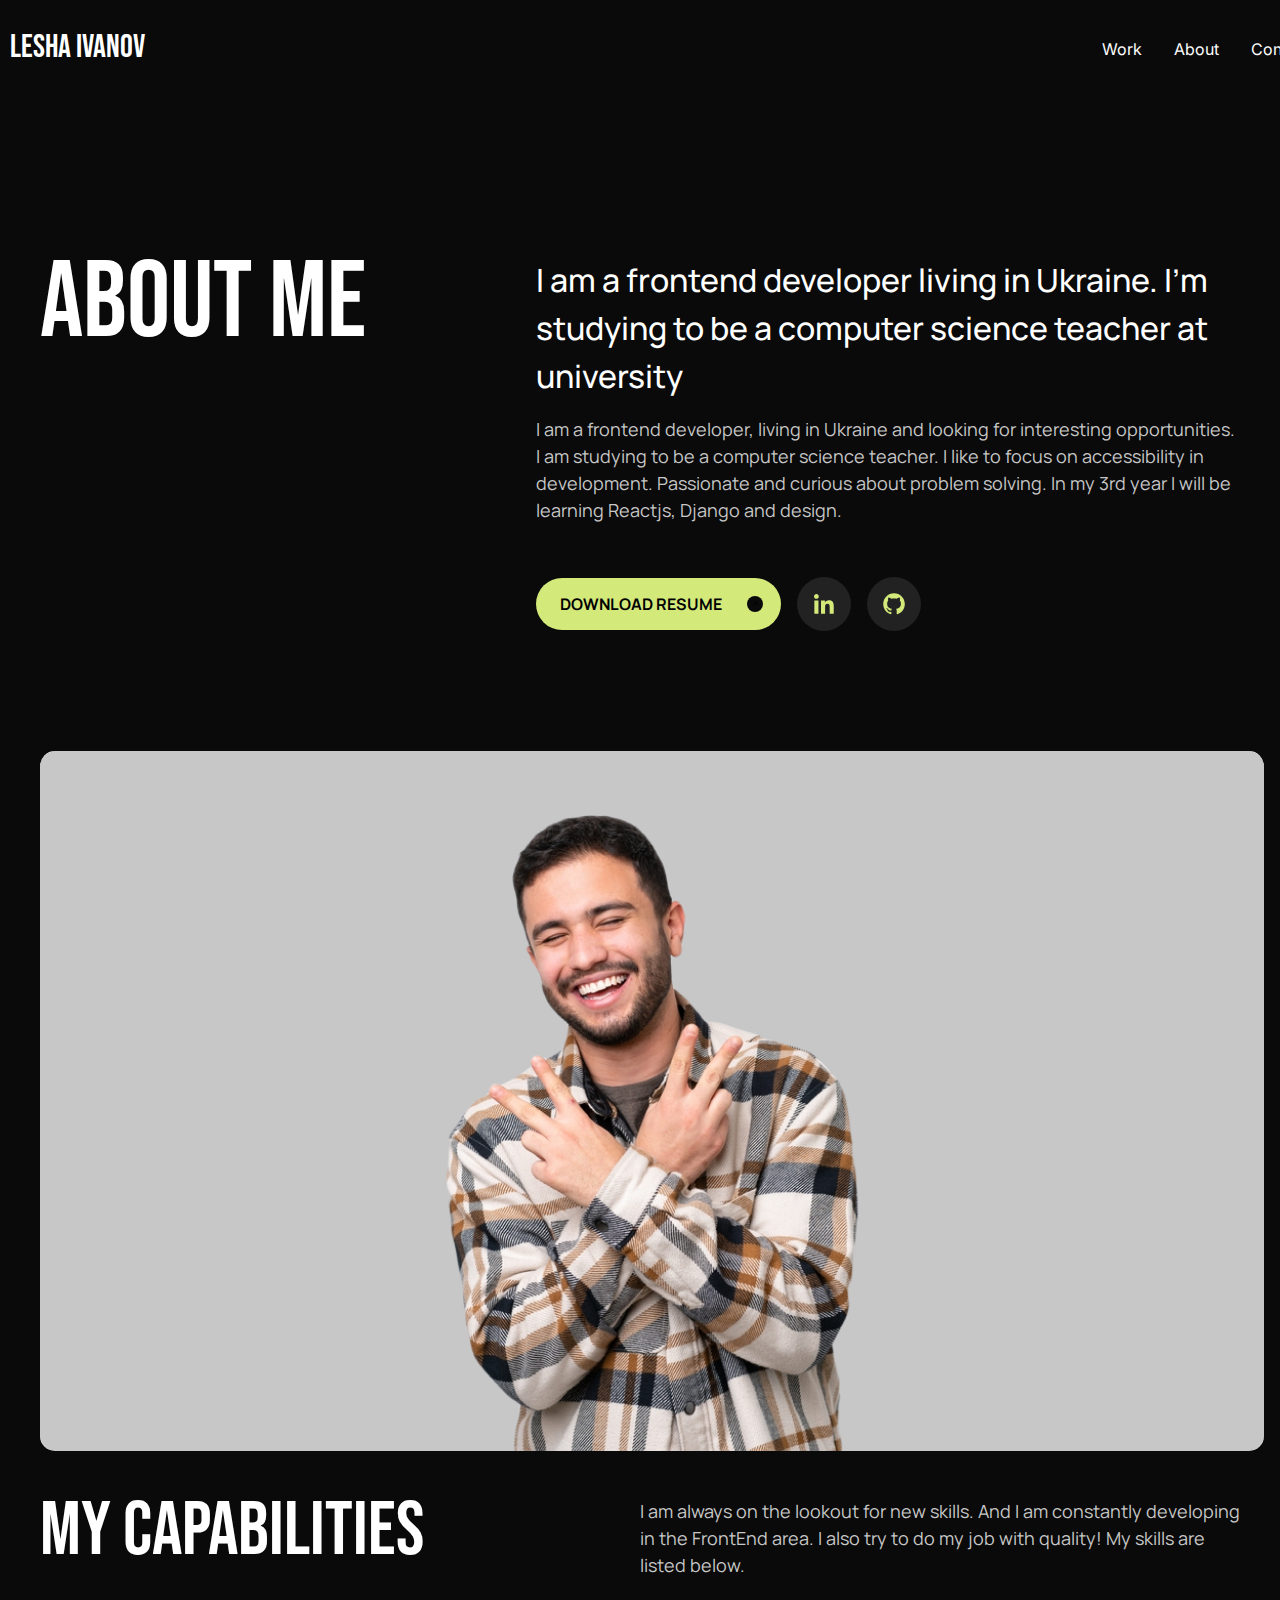
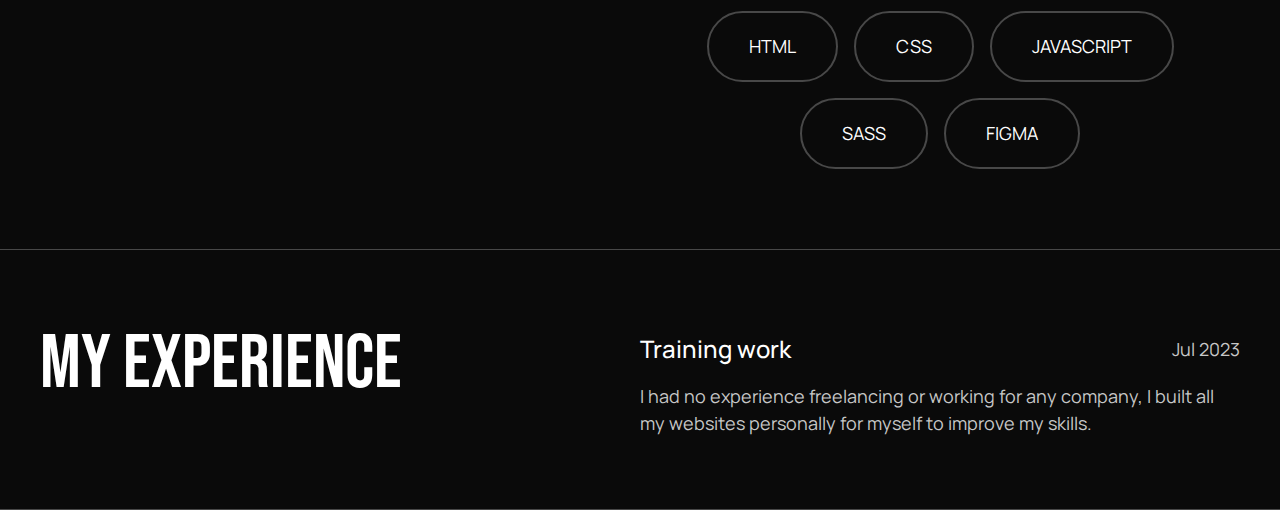
==== html/about.html @ fb3b4fbc "ff" ====
<!DOCTYPE html>
<html lang="en">
	<head>
		<meta charset="UTF-8" />
		<meta name="viewport" content="width=device-width, initial-scale=1.0" />
		<title>Lesha Ivanov</title>

		<link rel="stylesheet" href="../scss/style.css" />

		<script src="js/main.js" defer></script>
	</head>

	<body>
		<div class="wrapper">
			<header class="header">
				<div class="container container__header">
					<nav class="nav">
						<a href="../index.html" class="nav__logo">Lesha Ivanov</a>
						<button class="nav__menu-btn">
							<span class="nav__menu-span"></span>
							<span class="nav__menu-span"></span>
						</button>
						<div class="nav__menu-content">
							<ul class="nav__list">
								<li class="nav__list-item">
									<a href="#work" class="nav__list-link">Work</a>
								</li>
								<li class="nav__list-item">
									<a href="#about" class="nav__list-link">About</a>
								</li>
								<li class="nav__list-item">
									<a href="#" class="nav__list-link">Contact</a>
								</li>
							</ul>
						</div>
					</nav>
				</div>
			</header>

			<main class="main">
				<section class="aboutMe">
					<div class="container">
						<div class="aboutMe__inner">
							<h1 class="aboutMe__title">About me</h1>
							<div class="aboutMe__content">
								<h2 class="aboutMe__content-title">
									I am a frontend developer living in Ukraine. I'm studying to
									be a computer science teacher at university
								</h2>
								<p class="aboutMe__content-text">
									I am a frontend developer, living in Ukraine and looking for
									interesting opportunities. I am studying to be a computer
									science teacher. I like to focus on accessibility in
									development. Passionate and curious about problem solving. In
									my 3rd year I will be learning Reactjs, Django and design.
								</p>
								<div class="top__content-group-links aboutMe__content-links">
									<a
										href="#"
										class="top__content-group-link aboutMe__content-link"
										>Download Resume
										<svg
											width="40"
											height="40"
											viewBox="0 0 40 40"
											fill="none"
											xmlns="http://www.w3.org/2000/svg"
											class="top__content-group-link-arrow"
										>
											<circle cx="20" cy="20" r="20" fill="#0A0A0A" />
											<g clip-path="url(#clip0_2213_38)">
												<path
													class="fills"
													d="M14.9914 26.0146L23.5863 17.4197L23.5863 23.6576L25.2527 23.6576L25.2527 14.5748L16.1699 14.5748L16.1699 16.2412L22.4077 16.2412L13.8129 24.8361L14.9914 26.0146Z"
													fill="white"
												/>
											</g>
											<defs>
												<clipPath id="clip0_2213_38">
													<rect
														width="20"
														height="20"
														fill="white"
														transform="translate(10 10)"
													/>
												</clipPath>
											</defs>
										</svg>
									</a>

									<a
										href="https://www.linkedin.com/in/lesha-ivanov-021a932b4/"
										class="top__content-group-svg"
									>
										<svg
											width="54"
											height="54"
											viewBox="0 0 54 54"
											fill="none"
											xmlns="http://www.w3.org/2000/svg"
										>
											<rect width="54" height="54" rx="27" fill="#222222" />
											<path
												d="M19.3983 21.7968C20.7073 21.7968 21.7686 20.7356 21.7686 19.4265C21.7686 18.1174 20.7073 17.0562 19.3983 17.0562C18.0892 17.0562 17.0279 18.1174 17.0279 19.4265C17.0279 20.7356 18.0892 21.7968 19.3983 21.7968Z"
												fill="#D3E97A"
											/>
											<path
												d="M24.0068 23.5928V36.7434H28.0898V30.2402C28.0898 28.5242 28.4127 26.8623 30.5403 26.8623C32.6388 26.8623 32.6648 28.8242 32.6648 30.3485V36.7445H36.75V29.5327C36.75 25.9902 35.9873 23.2678 31.8468 23.2678C29.8589 23.2678 28.5264 24.3587 27.9815 25.3912H27.9263V23.5928H24.0068ZM17.3529 23.5928H21.4425V36.7434H17.3529V23.5928Z"
												fill="#D3E97A"
											/>
										</svg>
									</a>
									<a
										href="https://github.com/Nimarchik"
										class="top__content-group-svg"
									>
										<svg
											width="54"
											height="54"
											viewBox="0 0 54 54"
											fill="none"
											xmlns="http://www.w3.org/2000/svg"
										>
											<rect width="54" height="54" rx="27" fill="#222222" />
											<path
												fill-rule="evenodd"
												clip-rule="evenodd"
												d="M27.0282 16.1667C21.0601 16.1667 16.223 21.0038 16.223 26.9719C16.223 31.7451 19.3181 35.7957 23.6124 37.2257C24.153 37.3232 24.348 36.9906 24.348 36.7046C24.348 36.4478 24.3393 35.7675 24.3361 34.8673C21.3298 35.5194 20.695 33.4178 20.695 33.4178C20.2053 32.1698 19.4957 31.8372 19.4957 31.8372C18.5153 31.1666 19.5705 31.1818 19.5705 31.1818C20.656 31.2576 21.2248 32.2954 21.2248 32.2954C22.1889 33.9464 23.7554 33.4698 24.3686 33.1935C24.4672 32.4948 24.7488 32.0181 25.0565 31.7483C22.658 31.4764 20.136 30.5491 20.136 26.4075C20.136 25.2299 20.5574 24.2636 21.2453 23.5096C21.1359 23.2355 20.7622 22.1359 21.3526 20.6496C21.3526 20.6496 22.2593 20.3582 24.3231 21.7557C25.2045 21.5159 26.1137 21.3935 27.0271 21.3917C27.9405 21.3931 28.8498 21.5155 29.7311 21.7557C31.7959 20.3571 32.7016 20.6496 32.7016 20.6496C33.292 22.1359 32.9215 23.2355 32.8088 23.5096C33.5022 24.2636 33.9182 25.2288 33.9182 26.4075C33.9182 30.5599 31.394 31.4721 28.9868 31.7397C29.3714 32.0733 29.7181 32.732 29.7181 33.7395C29.7181 35.1847 29.7051 36.3503 29.7051 36.7046C29.7051 36.9938 29.8979 37.3297 30.4493 37.2235C34.7415 35.7913 37.8333 31.744 37.8333 26.9719C37.8333 21.0038 32.9963 16.1667 27.0282 16.1667Z"
												fill="#D3E97A"
											/>
										</svg>
									</a>
								</div>
							</div>
						</div>
						<img src="../img/photo.jpg" alt="" class="photo__img" />

						<div class="aboutMe__capabilities">
							<h3 class="aboutMe__title aboutMe__capabilities-title">
								My Capabilities
							</h3>
							<div class="aboutMe__capabilities-content">
								<p class="aboutMe__capabilities-text">
									I am always on the lookout for new skills. And I am constantly
									developing in the FrontEnd area. I also try to do my job with
									quality! My skills are listed below.
								</p>
								<ul class="aboutMe__capabilities-list">
									<li class="aboutMe__capabilities-item">HTML</li>
									<li class="aboutMe__capabilities-item">CSS</li>
									<li class="aboutMe__capabilities-item">JAVASCRIPT</li>
									<li class="aboutMe__capabilities-item">SASS</li>
									<li class="aboutMe__capabilities-item">FIGMA</li>
								</ul>
							</div>
						</div>
					</div>
				</section>
				<section class="expirience">
					<div class="container">
						<div class="expirience__inner">
							<h1 class="aboutMe__title aboutMe__capabilities-title">
								My Experience
							</h1>
							<div class="expirience__content">
								<div class="expirience__content-cards">
									<div class="expirience__content-date">
										<h2 class="expirience__content-title">Training work</h2>
										<p class="expirience__content-text">Jul 2023</p>
									</div>
									<p class="expirience__content-des">
										I had no experience freelancing or working for any company,
										I built all my websites personally for myself to improve my
										skills.
									</p>
								</div>
							</div>
						</div>
					</div>
				</section>
			</main>

			<footer class="footer"></footer>
		</div>
	</body>
</html>
---- scss/style.css ----
@import url("https://fonts.googleapis.com/css2?family=Bebas+Neue&family=Inter:wght@100..900&family=Manrope:wght@200..800&family=Roboto:wght@100;300;400;500;700;900&display=swap");
/*! normalize.css v8.0.1 | MIT License | github.com/necolas/normalize.css */
/* Document
   ========================================================================== */
/**
 * 1. Correct the line height in all browsers.
 * 2. Prevent adjustments of font size after orientation changes in iOS.
 */
* {
  margin: 0;
  padding: 0;
}

html {
  line-height: 1.15; /* 1 */
  -webkit-text-size-adjust: 100%; /* 2 */
}

/* Sections
   ========================================================================== */
/**
 * Remove the margin in all browsers.
 */
body {
  margin: 0;
  padding: 0;
}

/**
 * Render the `main` element consistently in IE.
 */
main {
  display: block;
}

/**
 * Correct the font size and margin on `h1` elements within `section` and
 * `article` contexts in Chrome, Firefox, and Safari.
 */
h1 {
  margin: 0;
  padding: 0;
}

/* Grouping content
   ========================================================================== */
/**
 * 1. Add the correct box sizing in Firefox.
 * 2. Show the overflow in Edge and IE.
 */
hr {
  box-sizing: content-box; /* 1 */
  height: 0; /* 1 */
  overflow: visible; /* 2 */
}

/**
 * 1. Correct the inheritance and scaling of font size in all browsers.
 * 2. Correct the odd `em` font sizing in all browsers.
 */
pre {
  font-family: monospace, monospace; /* 1 */
  font-size: 1em; /* 2 */
}

/* Text-level semantics
   ========================================================================== */
/**
 * Remove the gray background on active links in IE 10.
 */
a {
  text-decoration: none;
  background-color: transparent;
  color: inherit;
}

ul, ol {
  list-style: none;
}

/**
 * 1. Remove the bottom border in Chrome 57-
 * 2. Add the correct text decoration in Chrome, Edge, IE, Opera, and Safari.
 */
abbr[title] {
  border-bottom: none; /* 1 */
  text-decoration: underline; /* 2 */
  -webkit-text-decoration: underline dotted;
          text-decoration: underline dotted; /* 2 */
}

/**
 * Add the correct font weight in Chrome, Edge, and Safari.
 */
b,
strong {
  font-weight: bolder;
}

/**
 * 1. Correct the inheritance and scaling of font size in all browsers.
 * 2. Correct the odd `em` font sizing in all browsers.
 */
code,
kbd,
samp {
  font-family: monospace, monospace; /* 1 */
  font-size: 1em; /* 2 */
}

/**
 * Add the correct font size in all browsers.
 */
small {
  font-size: 80%;
}

/**
 * Prevent `sub` and `sup` elements from affecting the line height in
 * all browsers.
 */
sub,
sup {
  font-size: 75%;
  line-height: 0;
  position: relative;
  vertical-align: baseline;
}

sub {
  bottom: -0.25em;
}

sup {
  top: -0.5em;
}

/* Embedded content
   ========================================================================== */
/**
 * Remove the border on images inside links in IE 10.
 */
img {
  border-style: none;
}

/* Forms
   ========================================================================== */
/**
 * 1. Change the font styles in all browsers.
 * 2. Remove the margin in Firefox and Safari.
 */
button,
input,
optgroup,
select,
textarea {
  font-family: inherit; /* 1 */
  font-size: 100%; /* 1 */
  line-height: 1.15; /* 1 */
  margin: 0; /* 2 */
}

/**
 * Show the overflow in IE.
 * 1. Show the overflow in Edge.
 */
button,
input { /* 1 */
  overflow: visible;
}

/**
 * Remove the inheritance of text transform in Edge, Firefox, and IE.
 * 1. Remove the inheritance of text transform in Firefox.
 */
button,
select { /* 1 */
  text-transform: none;
}

/**
 * Correct the inability to style clickable types in iOS and Safari.
 */
button,
[type=button],
[type=reset],
[type=submit] {
  -webkit-appearance: button;
}

/**
 * Remove the inner border and padding in Firefox.
 */
button::-moz-focus-inner,
[type=button]::-moz-focus-inner,
[type=reset]::-moz-focus-inner,
[type=submit]::-moz-focus-inner {
  border-style: none;
  padding: 0;
}

/**
 * Restore the focus styles unset by the previous rule.
 */
button:-moz-focusring,
[type=button]:-moz-focusring,
[type=reset]:-moz-focusring,
[type=submit]:-moz-focusring {
  outline: 1px dotted ButtonText;
}

/**
 * Correct the padding in Firefox.
 */
fieldset {
  padding: 0.35em 0.75em 0.625em;
}

/**
 * 1. Correct the text wrapping in Edge and IE.
 * 2. Correct the color inheritance from `fieldset` elements in IE.
 * 3. Remove the padding so developers are not caught out when they zero out
 *    `fieldset` elements in all browsers.
 */
legend {
  box-sizing: border-box; /* 1 */
  color: inherit; /* 2 */
  display: table; /* 1 */
  max-width: 100%; /* 1 */
  padding: 0; /* 3 */
  white-space: normal; /* 1 */
}

/**
 * Add the correct vertical alignment in Chrome, Firefox, and Opera.
 */
progress {
  vertical-align: baseline;
}

/**
 * Remove the default vertical scrollbar in IE 10+.
 */
textarea {
  overflow: auto;
}

/**
 * 1. Add the correct box sizing in IE 10.
 * 2. Remove the padding in IE 10.
 */
[type=checkbox],
[type=radio] {
  box-sizing: border-box; /* 1 */
  padding: 0; /* 2 */
}

/**
 * Correct the cursor style of increment and decrement buttons in Chrome.
 */
[type=number]::-webkit-inner-spin-button,
[type=number]::-webkit-outer-spin-button {
  height: auto;
}

/**
 * 1. Correct the odd appearance in Chrome and Safari.
 * 2. Correct the outline style in Safari.
 */
[type=search] {
  -webkit-appearance: textfield; /* 1 */
  outline-offset: -2px; /* 2 */
}

/**
 * Remove the inner padding in Chrome and Safari on macOS.
 */
[type=search]::-webkit-search-decoration {
  -webkit-appearance: none;
}

/**
 * 1. Correct the inability to style clickable types in iOS and Safari.
 * 2. Change font properties to `inherit` in Safari.
 */
::-webkit-file-upload-button {
  -webkit-appearance: button; /* 1 */
  font: inherit; /* 2 */
}

/* Interactive
   ========================================================================== */
/*
 * Add the correct display in Edge, IE 10+, and Firefox.
 */
details {
  display: block;
}

/*
 * Add the correct display in all browsers.
 */
summary {
  display: list-item;
}

/* Misc
   ========================================================================== */
/**
 * Add the correct display in IE 10+.
 */
template {
  display: none;
}

[hidden] {
  display: none;
}

html,
body {
  width: 100%;
  height: 100%;
  font-family: "Manrope", sans-serif;
  font-weight: 400;
  font-size: 18px;
  line-height: 1.5;
  background-color: #0A0A0A;
  color: #fff;
  scroll-behavior: smooth;
}

.wrapper {
  position: relative;
  display: flex;
  flex-direction: column;
  height: 100%;
}

.container {
  width: 1200px;
  padding: 0 12px;
  margin: 0 auto;
}

.container__header {
  width: 1300px;
  padding: 0 10px;
  margin: 0 auto;
}

.main {
  flex-grow: 1;
}

.footer {
  height: 50px;
  background-color: #000;
}

.header {
  padding: 24px 0;
}

.nav {
  display: flex;
  justify-content: space-between;
  align-items: center;
}

.nav__logo {
  font-family: "Bebas Neue", sans-serif;
  font-size: 32px;
}

.nav__list {
  display: flex;
  gap: 32px;
}

.nav__list-link {
  position: relative;
  font-family: "Inter", sans-serif;
  font-size: 16px;
}
.nav__list-link::before {
  content: "";
  position: absolute;
  right: 0;
  bottom: -3px;
  width: 0;
  height: 3px;
  background: #D3E97A;
  filter: drop-shadow(0 5px 5px #D3E97A);
  border-radius: 2px;
  transition: all 0.4s;
}
.nav__list-link:hover::before {
  width: 100%;
  left: 0;
  transition: all 0.4s;
}

.top {
  padding: 30px 0 80px;
  border-bottom: 1px solid #484848;
}

.top__content {
  display: flex;
  justify-content: space-between;
  align-items: center;
}

.top__content-group {
  width: 544px;
}

.top__content-group-title {
  font-family: "Bebas Neue", sans-serif;
  font-weight: 400;
  font-size: clamp(3.5625rem, 1.6633rem + 6.0773vw, 6.3125rem);
  line-height: 0.9;
  white-space: pre-line;
  margin-bottom: 8px;
}

.top__content-group-descript {
  font-family: "Manrope", sans-serif;
  font-weight: 400;
  font-size: clamp(1rem, 0.9132rem + 0.2778vw, 1rem);
  color: #C7C7C7;
  margin-bottom: 40px;
}

.top__content-group-links {
  display: flex;
  align-items: center;
  gap: 16px;
}

.top__content-group-link {
  display: flex;
  justify-content: space-between;
  align-items: center;
  width: 159px;
  padding: 6px 6px 6px 24px;
  background: #D3E97A;
  border-radius: 100px;
  color: #000;
  text-transform: uppercase;
  font-size: 16px;
  font-weight: 700;
  line-height: 90%;
  transition: all 0.4s;
}
.top__content-group-link:hover .top__content-group-link-arrow {
  transform: scale(1);
  transition: all 0.4s;
}
.top__content-group-link:hover .fills {
  fill: #fff;
  transition: all 0.4s;
}

.top__content-group-svg {
  display: flex;
  align-items: center;
  transition: all 0.3s;
}
.top__content-group-svg:hover {
  filter: drop-shadow(0 0 9px #D3E97A);
  transition: all 0.3s;
}

.top__content-group-link-arrow {
  transform: scale(0.4);
  transition: all 0.4s;
}

.fills {
  fill: #000;
  transition: all 0.4s;
}

.top__content-img {
  border-radius: 15px;
}

.project {
  padding: 80px 0;
  border-bottom: 1px solid #484848;
}

.project__title {
  font-family: "Bebas Neue", sans-serif;
  font-weight: 400;
  font-size: clamp(3.5625rem, 1.6633rem + 6.0773vw, 6.3125rem);
  line-height: 0.9;
  font-size: 76px;
  margin-bottom: 8px;
}

.project__descript {
  font-family: "Manrope", sans-serif;
  font-weight: 400;
  font-size: clamp(1rem, 0.9132rem + 0.2778vw, 1rem);
  color: #C7C7C7;
  width: 600px;
  margin-bottom: 80px;
}

.project__card {
  display: flex;
  justify-content: space-between;
  align-items: center;
  margin-bottom: 120px;
}

.project__card-block {
  position: relative;
  width: 600px;
  height: 600px;
  background: #1A1A1A;
  border-radius: 12px;
}

.project__card-img {
  position: absolute;
  top: 50%;
  left: 50%;
  transform: translate(-50%, -50%);
  border-radius: 15px;
}

.project__card-content {
  width: 576px;
}

.project__card-title {
  font-family: "Manrope", sans-serif;
  font-weight: 500;
  font-size: clamp(1.5rem, 1.1528rem + 1.1111vw, 1.78rem);
  margin-bottom: 16px;
}

.project__card-descript {
  font-family: "Manrope", sans-serif;
  font-weight: 400;
  font-size: clamp(1rem, 0.9132rem + 0.2778vw, 1rem);
  color: #C7C7C7;
  margin-bottom: 32px;
}

.project__card-list {
  margin-bottom: 48px;
}

.project__card-item-title {
  border-bottom: 1px solid #484848;
  padding-bottom: 16px;
}

.project__card-links {
  display: flex;
  gap: 24px;
}

.project__card-item {
  display: flex;
  justify-content: space-between;
  padding: 16px 0;
  border-bottom: 1px solid #484848;
}

.project__card-link {
  position: relative;
  display: flex;
  align-items: center;
  gap: 4px;
  padding: 2px;
  text-align: center;
  font-family: "Manrope", sans-serif;
  font-weight: 700;
  font-size: 16px;
  color: #D3E97A;
  z-index: 1;
  transition: all 0.4s ease-out;
}
.project__card-link::after {
  position: absolute;
  bottom: 0;
  content: "";
  width: 100%;
  height: 0%;
  background-color: #D3E97A;
  z-index: -1;
  transition: all 0.4s ease-out;
}
.project__card-link::before {
  position: absolute;
  content: "";
  bottom: -5px;
  width: 100%;
  height: 2px;
  background: #D3E97A;
}
.project__card-link:hover {
  color: #000;
  transition: all 0.4s ease-out;
}
.project__card-link:hover .project__card-link-svg {
  fill: #000;
  transition: all 0.4s ease-in-out;
}
.project__card-link:hover::after {
  height: 100%;
  transition: all 0.4s ease-out;
}

.project__card-link-svg {
  fill: #D3E97A;
  transition: all 0.5s ease-in;
}

.about__title,
.aboutMe__title {
  font-family: "Bebas Neue", sans-serif;
  font-weight: 400;
  font-size: clamp(3.5625rem, 1.6633rem + 6.0773vw, 6.3125rem);
  line-height: 0.9;
}

.about {
  padding: 122px 0 416px;
  border-bottom: 1px solid #484848;
}

.about__group, .aboutMe__inner, .expirience__inner {
  display: flex;
  justify-content: space-between;
}

.abou__content, .aboutMe__content {
  width: 704px;
}

.about__content-title, .aboutMe__content-title {
  font-family: "Manrope", sans-serif;
  font-weight: 500;
  font-size: clamp(1.5rem, 1.1528rem + 1.1111vw, 1.78rem);
  margin-bottom: 16px;
}

.about__content-descript, .aboutMe__content-text {
  font-family: "Manrope", sans-serif;
  font-weight: 400;
  font-size: clamp(1rem, 0.9132rem + 0.2778vw, 1rem);
  color: #C7C7C7;
  margin-bottom: 53px;
}

.about__content-link {
  justify-content: center;
  width: 129px;
  text-align: center;
  font-size: 16px;
  font-weight: 700;
  text-transform: uppercase;
}

.nav__menu-btn {
  display: none;
}

@media screen and (max-width: 360px) {
  .container {
    width: 90%;
  }
  .nav__menu-btn {
    cursor: pointer;
    display: flex;
    flex-direction: column;
    justify-content: space-evenly;
    gap: 12px;
    width: 44px;
    position: relative;
    background-color: transparent;
    border: none;
    z-index: 3;
  }
  .nav__menu-btn--active {
    transition: all 0.4s;
  }
  .nav__menu-btn--active .nav__menu-span {
    width: 35px;
    transform: rotate(180deg);
    transition: all 0.4s;
  }
  .nav__menu-btn--active .nav__menu-span:nth-child(1) {
    transform: rotate(56deg) translateX(9px);
    transition: all 0.4s;
  }
  .nav__menu-btn--active .nav__menu-span:nth-child(2) {
    transform: rotate(302deg) translateX(8px);
    transition: all 0.4s;
  }
  .nav__menu-span {
    display: block;
    width: 100%;
    background: #C7C7C7;
    height: 2px;
    transition: all 0.4s;
  }
  .nav__menu-content {
    position: absolute;
    top: 0;
    left: 0;
    right: 0;
    bottom: 0;
    transform: translateY(-100%);
    display: flex;
    justify-content: center;
    align-items: center;
    height: 100vh;
    background: #0A0A0A;
    transition: all 0.4s;
  }
  .nav__menu-content--show {
    transform: translateY(0);
    transition: all 0.4s;
  }
  .nav__list {
    flex-direction: column;
  }
  .top {
    padding: 0 0 64px;
  }
  .top__content {
    flex-direction: column;
  }
  .top__content-group {
    width: 100%;
    margin-bottom: 64px;
  }
  .top__content-img {
    width: 100%;
  }
  .project__descript {
    width: 100%;
  }
  .project__card {
    flex-direction: column;
    width: 100%;
  }
  .project__card-block {
    height: 343px;
    width: 100%;
    margin-bottom: 40px;
  }
  .project__card-img {
    width: 80%;
    height: 179px;
  }
  .project__card-content {
    width: 100%;
  }
  .about__group {
    flex-direction: column;
  }
  .about__title {
    margin-bottom: 40px;
  }
  .abou__content {
    width: 100%;
  }
}
.aboutMe {
  padding: 160px 0 80px;
  border-bottom: 1px solid #484848;
}

.aboutMe__content-link {
  width: 215px;
}

.aboutMe__content-links {
  margin-bottom: 120px;
}

.photo__img {
  border-radius: 15px;
  margin-bottom: 40px;
}

.aboutMe__capabilities {
  display: flex;
  justify-content: space-between;
}

.aboutMe__capabilities-title {
  font-size: 76px;
}

.aboutMe__capabilities-content,
.expirience__content {
  width: 600px;
}

.aboutMe__capabilities-text {
  font-family: "Manrope", sans-serif;
  font-weight: 400;
  font-size: clamp(1rem, 0.9132rem + 0.2778vw, 1rem);
  color: #C7C7C7;
  margin-bottom: 32px;
}

.aboutMe__capabilities-list {
  display: flex;
  flex-wrap: wrap;
  justify-content: center;
  gap: 16px;
}

.aboutMe__capabilities-item {
  padding: 20px 40px;
  border: 1px solid #484848;
  border: 2px solid #484848;
  border-radius: 100px;
  transition: all 0.2s;
}
.aboutMe__capabilities-item:hover:nth-child(1) {
  border-color: orange;
  filter: drop-shadow(0 0 5px orange);
  transition: all 0.2s;
}
.aboutMe__capabilities-item:hover:nth-child(2) {
  border-color: blue;
  filter: drop-shadow(0 0 5px blue);
  transition: all 0.2s;
}
.aboutMe__capabilities-item:hover:nth-child(3) {
  border-color: orangered;
  filter: drop-shadow(0 0 5px orangered);
  transition: all 0.2s;
}
.aboutMe__capabilities-item:hover:nth-child(4) {
  border-color: deeppink;
  filter: drop-shadow(0 0 5px deeppink);
  transition: all 0.2s;
}
.aboutMe__capabilities-item:hover:nth-child(5) {
  border-color: red orange violet blue;
  filter: drop-shadow(0 0 5px #fff);
  transition: all 0.2s;
}

.expirience {
  padding: 81px 0 72px;
  border-bottom: 1px solid #484848;
}

.expirience__content-text {
  font-family: "Manrope", sans-serif;
  font-weight: 400;
  font-size: clamp(1rem, 0.9132rem + 0.2778vw, 1rem);
  color: #C7C7C7;
}

.expirience__content-date {
  display: flex;
  justify-content: space-between;
  align-items: center;
  margin-bottom: 16px;
}

.expirience__content-title {
  font-size: 24px;
  font-weight: 500;
}

.expirience__content-text {
  font-size: 18px;
}

.expirience__content-des {
  font-family: "Manrope", sans-serif;
  font-weight: 400;
  font-size: clamp(1rem, 0.9132rem + 0.2778vw, 1rem);
  color: #C7C7C7;
  font-size: 18px;
}/*# sourceMappingURL=style.css.map */
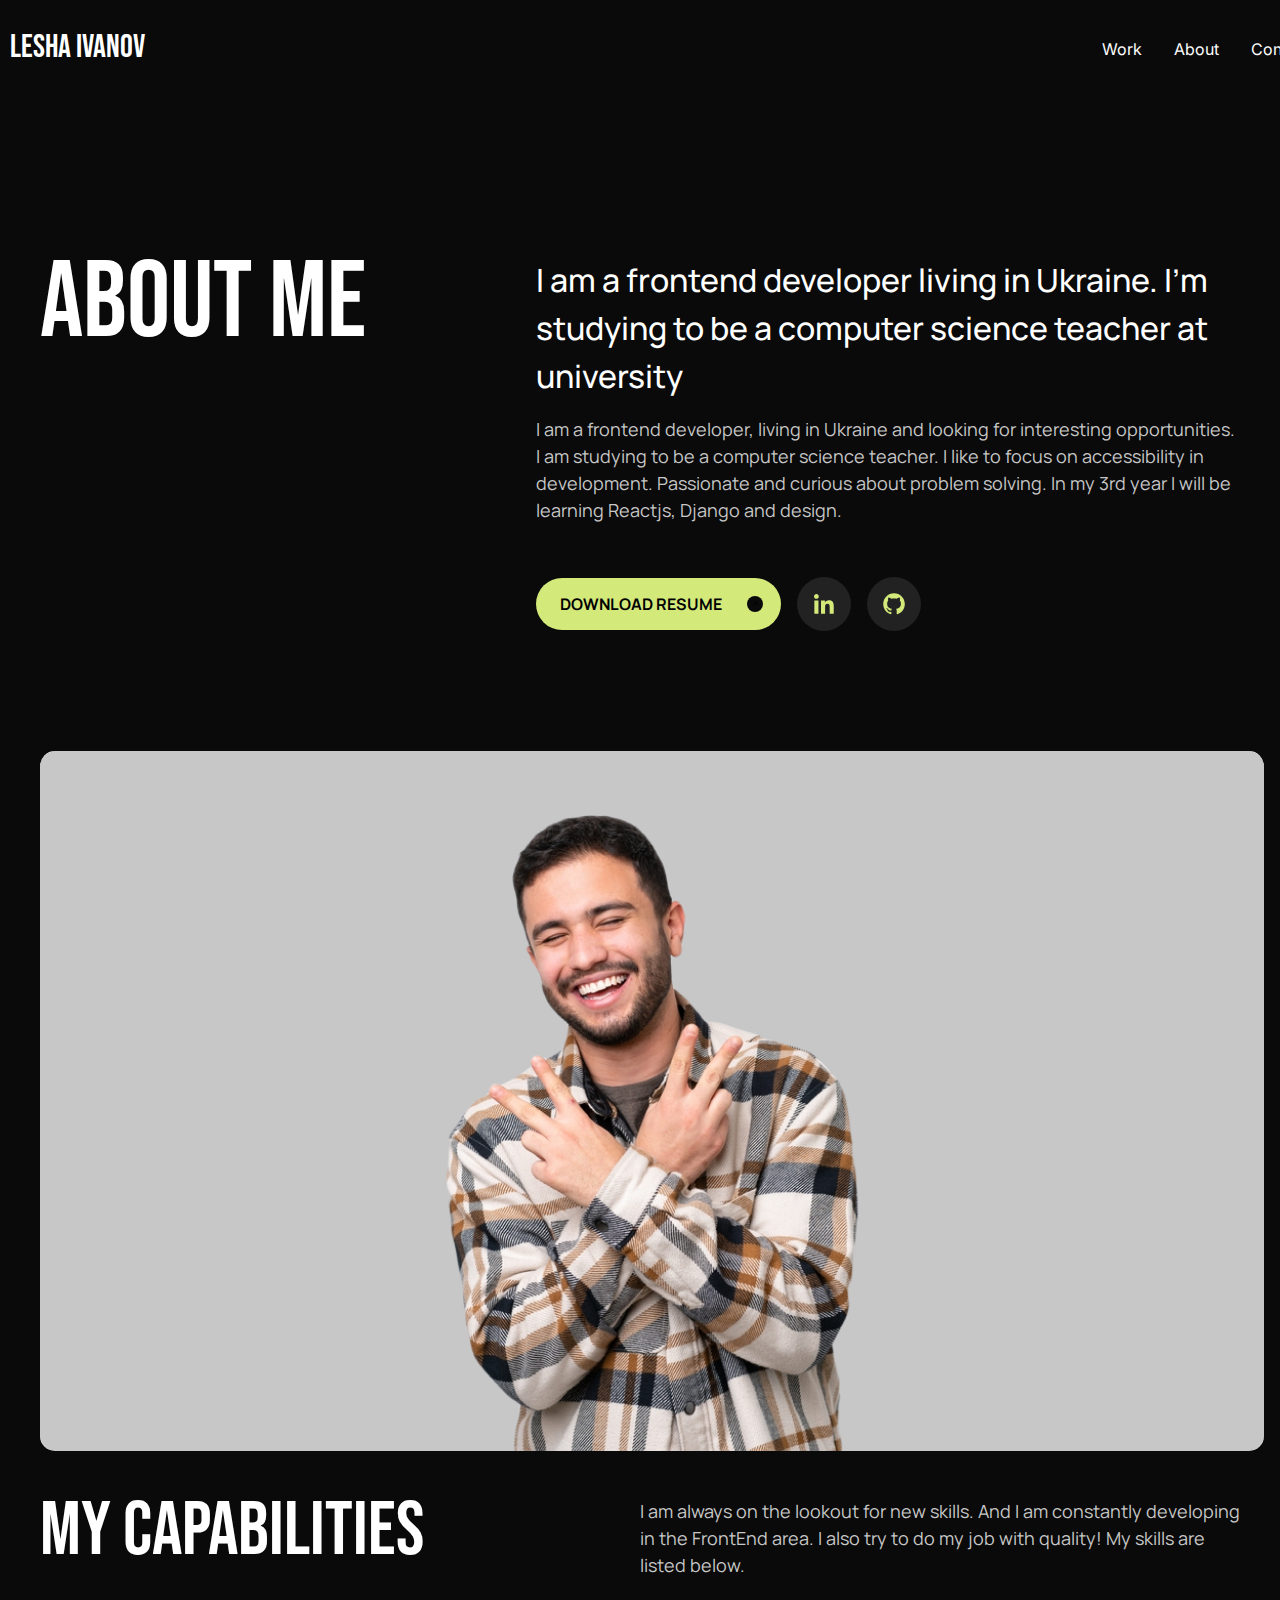
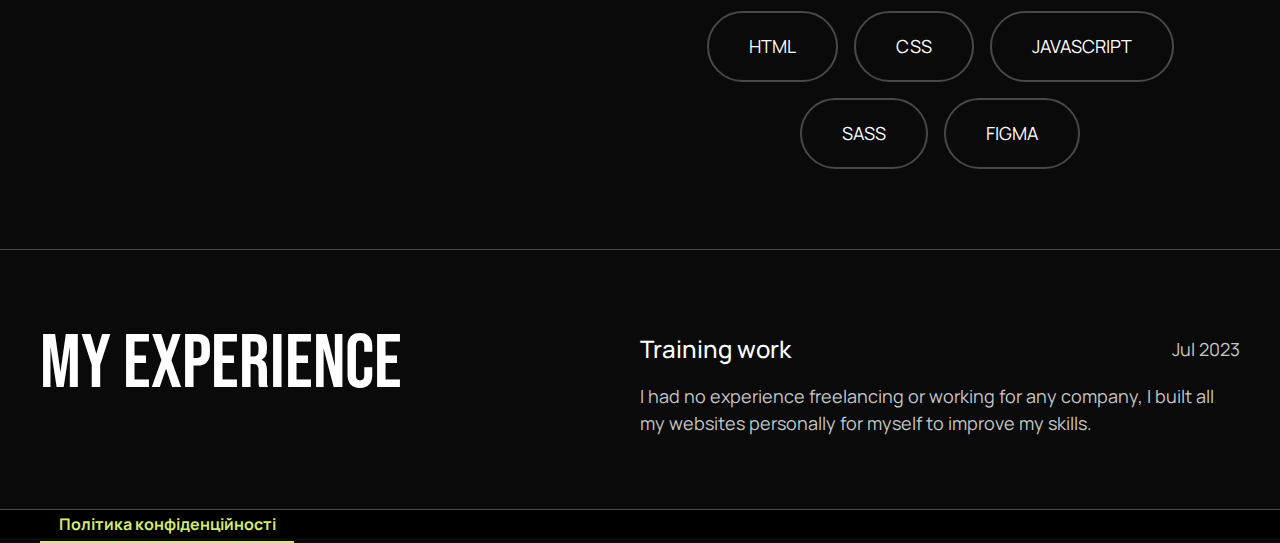
==== commit 1e088b7c: "fix style" ====
--- a/html/about.html
+++ b/html/about.html
@@ -180,7 +180,13 @@
 				</section>
 			</main>
 
-			<footer class="footer"></footer>
+			<footer class="footer">
+				<div class="container">
+					<a href="html/politic.html" class="politics"
+						>Політика конфіденційності</a
+					>
+				</div>
+			</footer>
 		</div>
 	</body>
 </html>
--- a/scss/style.css
+++ b/scss/style.css
@@ -574,7 +574,8 @@
   border-bottom: 1px solid #484848;
 }
 
-.project__card-link {
+.project__card-link,
+.politics {
   position: relative;
   display: flex;
   align-items: center;
@@ -588,7 +589,8 @@
   z-index: 1;
   transition: all 0.4s ease-out;
 }
-.project__card-link::after {
+.project__card-link::after,
+.politics::after {
   position: absolute;
   bottom: 0;
   content: "";
@@ -598,7 +600,8 @@
   z-index: -1;
   transition: all 0.4s ease-out;
 }
-.project__card-link::before {
+.project__card-link::before,
+.politics::before {
   position: absolute;
   content: "";
   bottom: -5px;
@@ -606,15 +609,18 @@
   height: 2px;
   background: #D3E97A;
 }
-.project__card-link:hover {
+.project__card-link:hover,
+.politics:hover {
   color: #000;
   transition: all 0.4s ease-out;
 }
-.project__card-link:hover .project__card-link-svg {
+.project__card-link:hover .project__card-link-svg,
+.politics:hover .project__card-link-svg {
   fill: #000;
   transition: all 0.4s ease-in-out;
 }
-.project__card-link:hover::after {
+.project__card-link:hover::after,
+.politics:hover::after {
   height: 100%;
   transition: all 0.4s ease-out;
 }
@@ -637,23 +643,28 @@
   border-bottom: 1px solid #484848;
 }
 
-.about__group, .aboutMe__inner, .expirience__inner {
+.about__group,
+.aboutMe__inner,
+.expirience__inner {
   display: flex;
   justify-content: space-between;
 }
 
-.abou__content, .aboutMe__content {
+.abou__content,
+.aboutMe__content {
   width: 704px;
 }
 
-.about__content-title, .aboutMe__content-title {
+.about__content-title,
+.aboutMe__content-title {
   font-family: "Manrope", sans-serif;
   font-weight: 500;
   font-size: clamp(1.5rem, 1.1528rem + 1.1111vw, 1.78rem);
   margin-bottom: 16px;
 }
 
-.about__content-descript, .aboutMe__content-text {
+.about__content-descript,
+.aboutMe__content-text {
   font-family: "Manrope", sans-serif;
   font-weight: 400;
   font-size: clamp(1rem, 0.9132rem + 0.2778vw, 1rem);
@@ -776,6 +787,13 @@
     width: 100%;
   }
 }
+.politics {
+  display: flex;
+  justify-content: center;
+  width: 250px;
+  font-size: 16px;
+}
+
 .aboutMe {
   padding: 160px 0 80px;
   border-bottom: 1px solid #484848;
@@ -890,4 +908,29 @@
   font-size: clamp(1rem, 0.9132rem + 0.2778vw, 1rem);
   color: #C7C7C7;
   font-size: 18px;
+}
+
+.politic_top {
+  margin-bottom: 50px;
+}
+
+.name-title {
+  font-family: "Roboto", sans-serif;
+}
+
+.title-yak,
+.title_use-inst,
+.title_public-info,
+.title-yak-politics {
+  font-size: 25px;
+  margin-bottom: 20px;
+  font-family: "Roboto", sans-serif;
+}
+
+.title-yak-politics {
+  font-size: 30px;
+}
+
+.text {
+  margin-bottom: 20px;
 }/*# sourceMappingURL=style.css.map */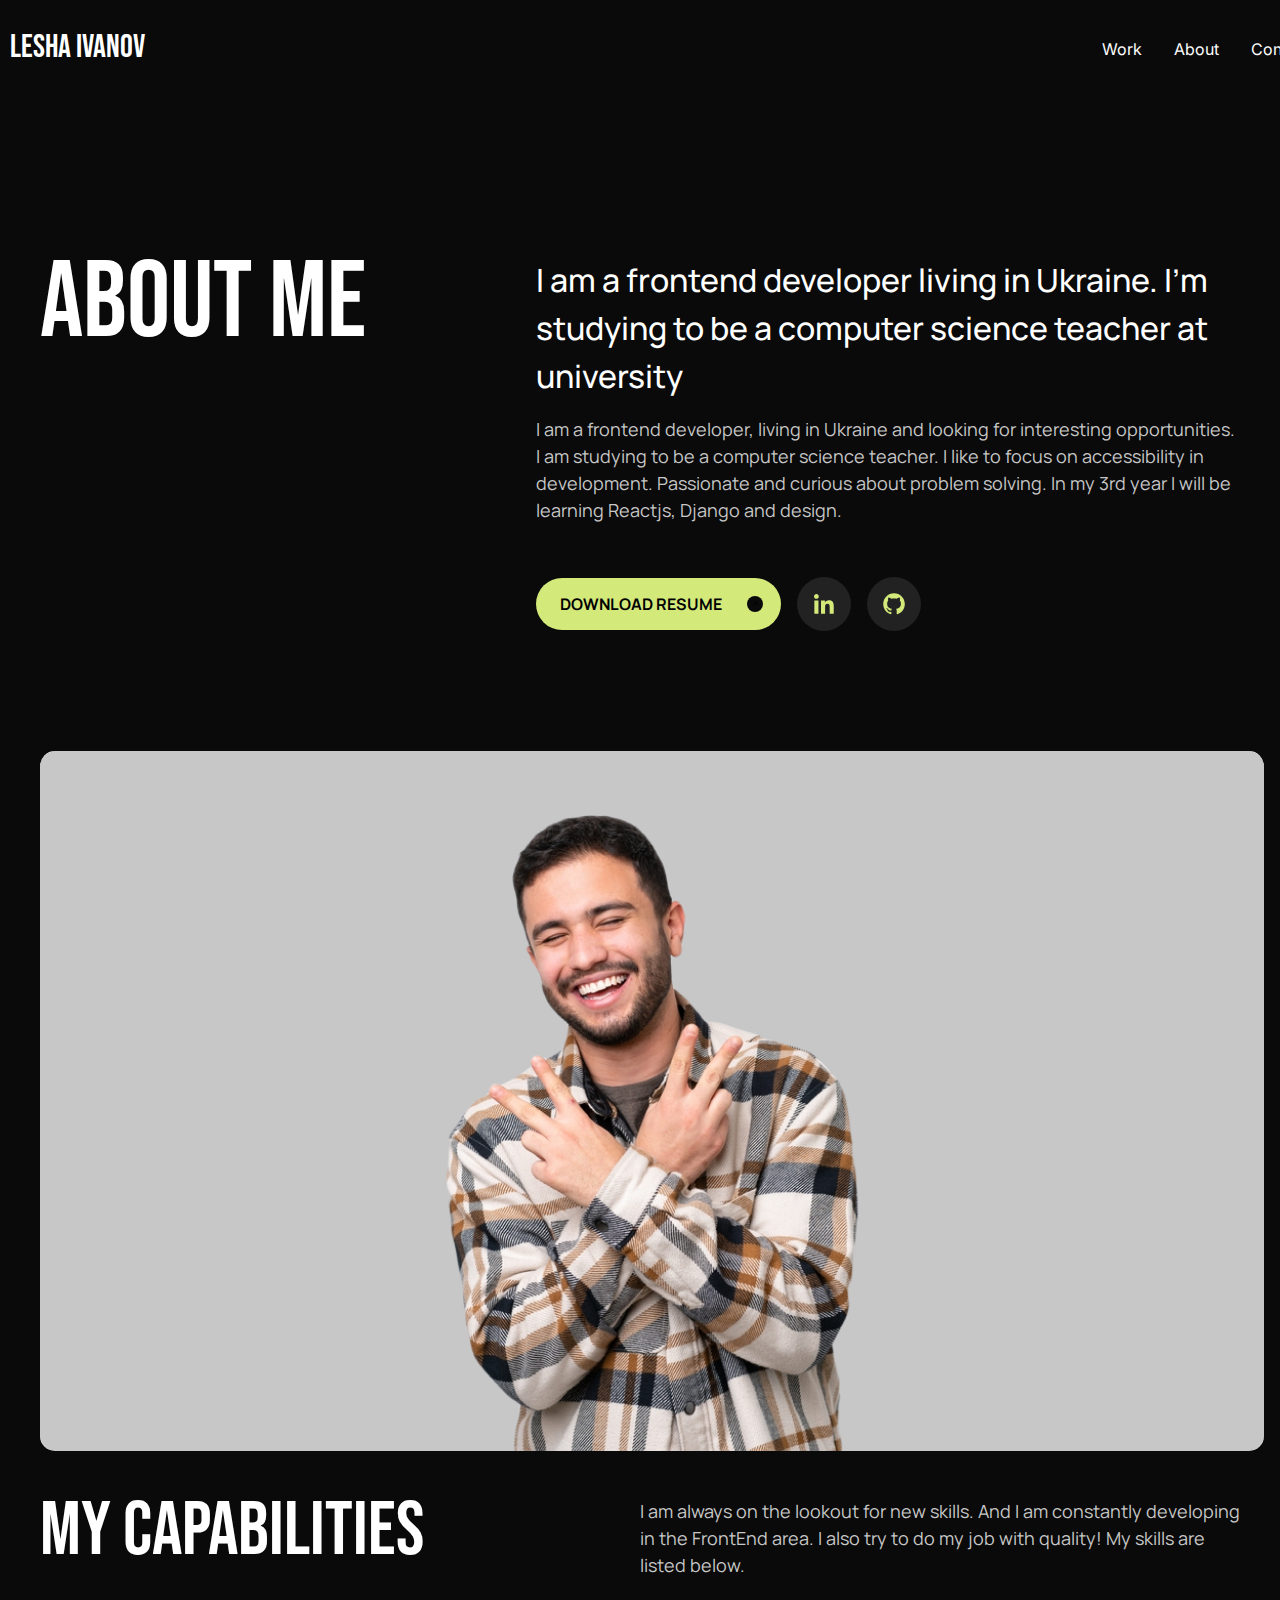
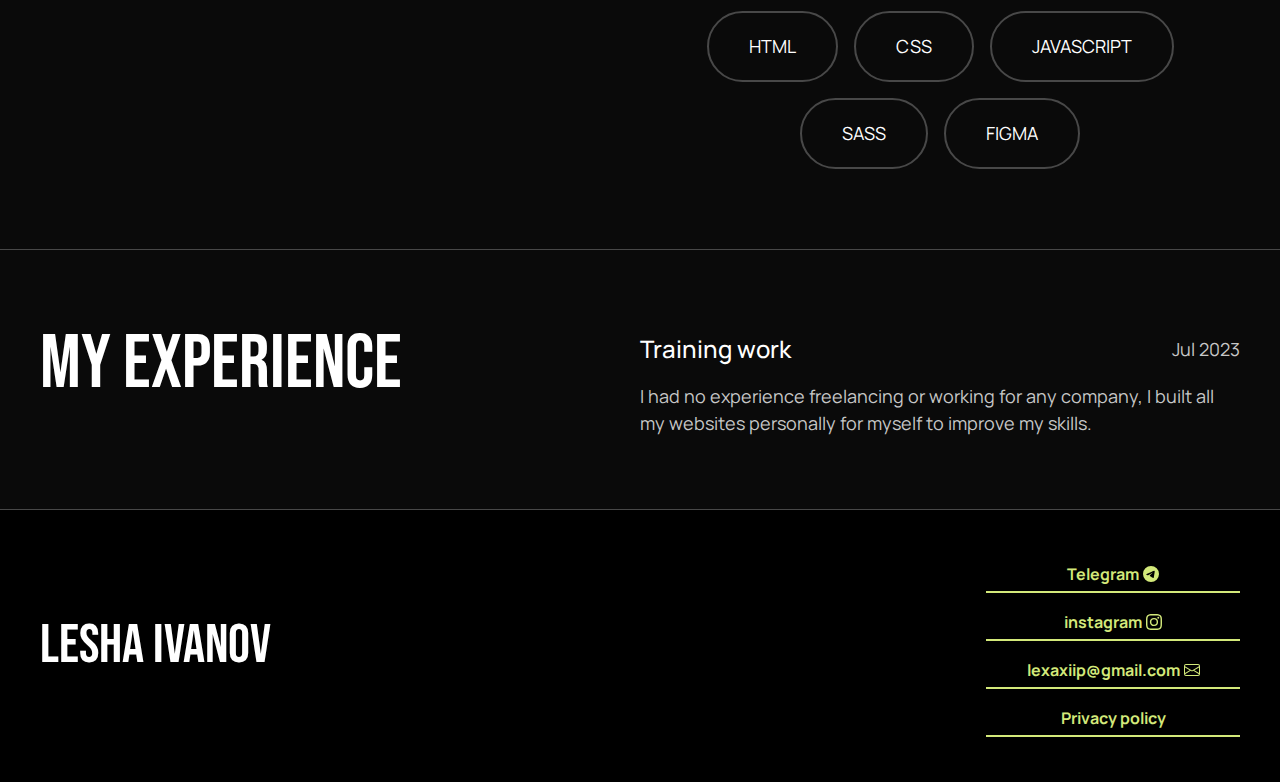
==== commit bb0758aa: "add html all" ====
--- a/html/about.html
+++ b/html/about.html
@@ -7,11 +7,16 @@
 
 		<link rel="stylesheet" href="../scss/style.css" />
 
-		<script src="js/main.js" defer></script>
+		<script src="../js/scroll.js" defer></script>
 	</head>
 
 	<body>
 		<div class="wrapper">
+			<a href="#top" class="top__btn top_hide">
+				<svg class="svg__btn-up svg__btn-up-hide" xmlns="http://www.w3.org/2000/svg" width="16" height="16" fill="currentColor" class="bi bi-arrow-up" viewBox="0 0 16 16">
+  <path class="arrow" fill-rule="evenodd" d="M8 15a.5.5 0 0 0 .5-.5V2.707l3.146 3.147a.5.5 0 0 0 .708-.708l-4-4a.5.5 0 0 0-.708 0l-4 4a.5.5 0 1 0 .708.708L7.5 2.707V14.5a.5.5 0 0 0 .5.5"/>
+</svg>
+			</a>
 			<header class="header">
 				<div class="container container__header">
 					<nav class="nav">
@@ -182,9 +187,73 @@
 
 			<footer class="footer">
 				<div class="container">
-					<a href="html/politic.html" class="politics"
-						>Політика конфіденційності</a
-					>
+					<div class="footer__content">
+						<a href="../index.html" class="footer_logo nav__logo">
+							lesha ivanov
+						</a>
+
+						<ul class="footer__content-list">
+							<li class="footer__content-item">
+								<a href="https://t.me/Nimarchik" class="footer__content-link politics"
+									>Telegram
+									<svg
+										xmlns="http://www.w3.org/2000/svg"
+										width="16"
+										height="16"
+										fill="currentColor"
+										class="bi bi-telegram"
+										viewBox="0 0 16 16"
+									>
+										<path
+											d="M16 8A8 8 0 1 1 0 8a8 8 0 0 1 16 0M8.287 5.906q-1.168.486-4.666 2.01-.567.225-.595.442c-.03.243.275.339.69.47l.175.055c.408.133.958.288 1.243.294q.39.01.868-.32 3.269-2.206 3.374-2.23c.05-.012.12-.026.166.016s.042.12.037.141c-.03.129-1.227 1.241-1.846 1.817-.193.18-.33.307-.358.336a8 8 0 0 1-.188.186c-.38.366-.664.64.015 1.088.327.216.589.393.85.571.284.194.568.387.936.629q.14.092.27.187c.331.236.63.448.997.414.214-.02.435-.22.547-.82.265-1.417.786-4.486.906-5.751a1.4 1.4 0 0 0-.013-.315.34.34 0 0 0-.114-.217.53.53 0 0 0-.31-.093c-.3.005-.763.166-2.984 1.09"
+										/>
+									</svg>
+								</a>
+							</li>
+							<li class="footer__content-item">
+								<a href="https://www.instagram.com/nimarchhik/?next=%2F" class="footer__content-link politics">
+									instagram
+									<svg
+										xmlns="http://www.w3.org/2000/svg"
+										width="16"
+										height="16"
+										fill="currentColor"
+										class="bi bi-instagram"
+										viewBox="0 0 16 16"
+									>
+										<path
+											d="M8 0C5.829 0 5.556.01 4.703.048 3.85.088 3.269.222 2.76.42a3.9 3.9 0 0 0-1.417.923A3.9 3.9 0 0 0 .42 2.76C.222 3.268.087 3.85.048 4.7.01 5.555 0 5.827 0 8.001c0 2.172.01 2.444.048 3.297.04.852.174 1.433.372 1.942.205.526.478.972.923 1.417.444.445.89.719 1.416.923.51.198 1.09.333 1.942.372C5.555 15.99 5.827 16 8 16s2.444-.01 3.298-.048c.851-.04 1.434-.174 1.943-.372a3.9 3.9 0 0 0 1.416-.923c.445-.445.718-.891.923-1.417.197-.509.332-1.09.372-1.942C15.99 10.445 16 10.173 16 8s-.01-2.445-.048-3.299c-.04-.851-.175-1.433-.372-1.941a3.9 3.9 0 0 0-.923-1.417A3.9 3.9 0 0 0 13.24.42c-.51-.198-1.092-.333-1.943-.372C10.443.01 10.172 0 7.998 0zm-.717 1.442h.718c2.136 0 2.389.007 3.232.046.78.035 1.204.166 1.486.275.373.145.64.319.92.599s.453.546.598.92c.11.281.24.705.275 1.485.039.843.047 1.096.047 3.231s-.008 2.389-.047 3.232c-.035.78-.166 1.203-.275 1.485a2.5 2.5 0 0 1-.599.919c-.28.28-.546.453-.92.598-.28.11-.704.24-1.485.276-.843.038-1.096.047-3.232.047s-2.39-.009-3.233-.047c-.78-.036-1.203-.166-1.485-.276a2.5 2.5 0 0 1-.92-.598 2.5 2.5 0 0 1-.6-.92c-.109-.281-.24-.705-.275-1.485-.038-.843-.046-1.096-.046-3.233s.008-2.388.046-3.231c.036-.78.166-1.204.276-1.486.145-.373.319-.64.599-.92s.546-.453.92-.598c.282-.11.705-.24 1.485-.276.738-.034 1.024-.044 2.515-.045zm4.988 1.328a.96.96 0 1 0 0 1.92.96.96 0 0 0 0-1.92m-4.27 1.122a4.109 4.109 0 1 0 0 8.217 4.109 4.109 0 0 0 0-8.217m0 1.441a2.667 2.667 0 1 1 0 5.334 2.667 2.667 0 0 1 0-5.334"
+										/>
+									</svg>
+								</a>
+							</li>
+							<li class="footer__content-item">
+								<a
+									href="https://lexaxiip@gmail.com"
+									class="footer__content-link politics"
+								>
+									lexaxiip@gmail.com
+									<svg
+										xmlns="http://www.w3.org/2000/svg"
+										width="16"
+										height="16"
+										fill="currentColor"
+										class="bi bi-envelope"
+										viewBox="0 0 16 16"
+									>
+										<path
+											d="M0 4a2 2 0 0 1 2-2h12a2 2 0 0 1 2 2v8a2 2 0 0 1-2 2H2a2 2 0 0 1-2-2zm2-1a1 1 0 0 0-1 1v.217l7 4.2 7-4.2V4a1 1 0 0 0-1-1zm13 2.383-4.708 2.825L15 11.105zm-.034 6.876-5.64-3.471L8 9.583l-1.326-.795-5.64 3.47A1 1 0 0 0 2 13h12a1 1 0 0 0 .966-.741M1 11.105l4.708-2.897L1 5.383z"
+										/>
+									</svg>
+								</a>
+							</li>
+							<li class="footer__content-item">
+								<a href="../html/politic.html" class="politics"
+							>Privacy policy</a
+						>
+							</li>
+						</ul>
+					</div>
 				</div>
 			</footer>
 		</div>
--- a/scss/style.css
+++ b/scss/style.css
@@ -355,8 +355,9 @@
 }
 
 .footer {
-  height: 50px;
+  height: 200px;
   background-color: #000;
+  padding: 50px 0;
 }
 
 .header {
@@ -794,6 +795,53 @@
   font-size: 16px;
 }
 
+.footer_logo {
+  font-size: 55px;
+}
+
+.footer__content {
+  display: flex;
+  justify-content: space-between;
+  align-items: center;
+}
+
+.footer__content-list {
+  display: flex;
+  flex-direction: column;
+  gap: 20px;
+}
+
+.top__btn {
+  position: fixed;
+  display: flex;
+  justify-content: center;
+  align-items: center;
+  bottom: 50px;
+  right: 70px;
+  width: 70px;
+  height: 70px;
+  border-radius: 50%;
+  background-color: #1A1A1A;
+  transition: all 0.4s;
+}
+
+.svg__btn-up {
+  width: 30px;
+  height: 30px;
+  transition: all 0.4s;
+  fill: #D3E97A;
+  filter: drop-shadow(0 0 10px #D3E97A);
+  transition: all 0.5s;
+}
+
+.top_hide,
+.svg__btn-up-hide {
+  display: flex;
+  width: 0;
+  height: 0;
+  transition: all 0.5s;
+}
+
 .aboutMe {
   padding: 160px 0 80px;
   border-bottom: 1px solid #484848;
@@ -908,6 +956,37 @@
   font-size: clamp(1rem, 0.9132rem + 0.2778vw, 1rem);
   color: #C7C7C7;
   font-size: 18px;
+}
+
+.top__btn {
+  position: fixed;
+  display: flex;
+  justify-content: center;
+  align-items: center;
+  bottom: 50px;
+  right: 70px;
+  width: 70px;
+  height: 70px;
+  border-radius: 50%;
+  background-color: #1A1A1A;
+  transition: all 0.4s;
+}
+
+.svg__btn-up {
+  width: 30px;
+  height: 30px;
+  transition: all 0.4s;
+  fill: #D3E97A;
+  filter: drop-shadow(0 0 10px #D3E97A);
+  transition: all 0.5s;
+}
+
+.top_hide,
+.svg__btn-up-hide {
+  display: flex;
+  width: 0;
+  height: 0;
+  transition: all 0.5s;
 }
 
 .politic_top {
@@ -933,4 +1012,35 @@
 
 .text {
   margin-bottom: 20px;
+}
+
+.top__btn {
+  position: fixed;
+  display: flex;
+  justify-content: center;
+  align-items: center;
+  bottom: 50px;
+  right: 70px;
+  width: 70px;
+  height: 70px;
+  border-radius: 50%;
+  background-color: #1A1A1A;
+  transition: all 0.4s;
+}
+
+.svg__btn-up {
+  width: 30px;
+  height: 30px;
+  transition: all 0.4s;
+  fill: #D3E97A;
+  filter: drop-shadow(0 0 10px #D3E97A);
+  transition: all 0.5s;
+}
+
+.top_hide,
+.svg__btn-up-hide {
+  display: flex;
+  width: 0;
+  height: 0;
+  transition: all 0.5s;
 }/*# sourceMappingURL=style.css.map */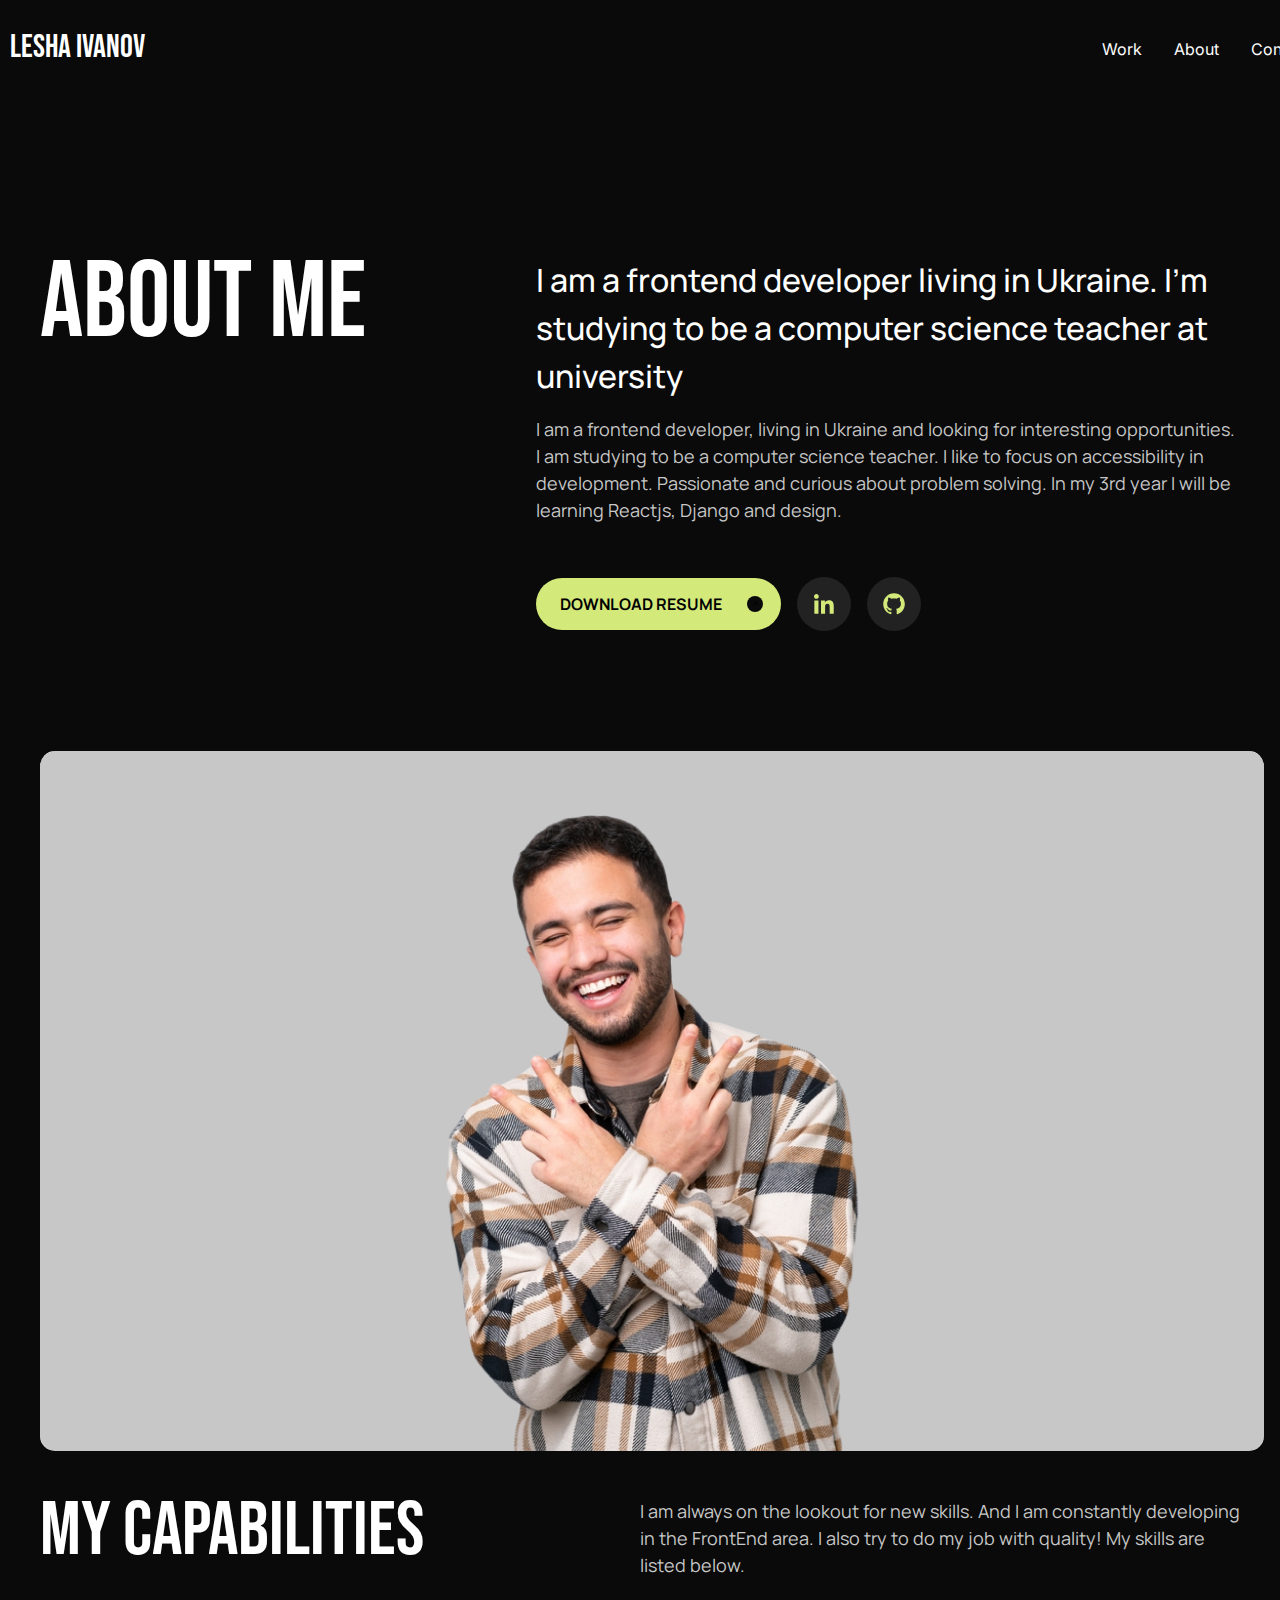
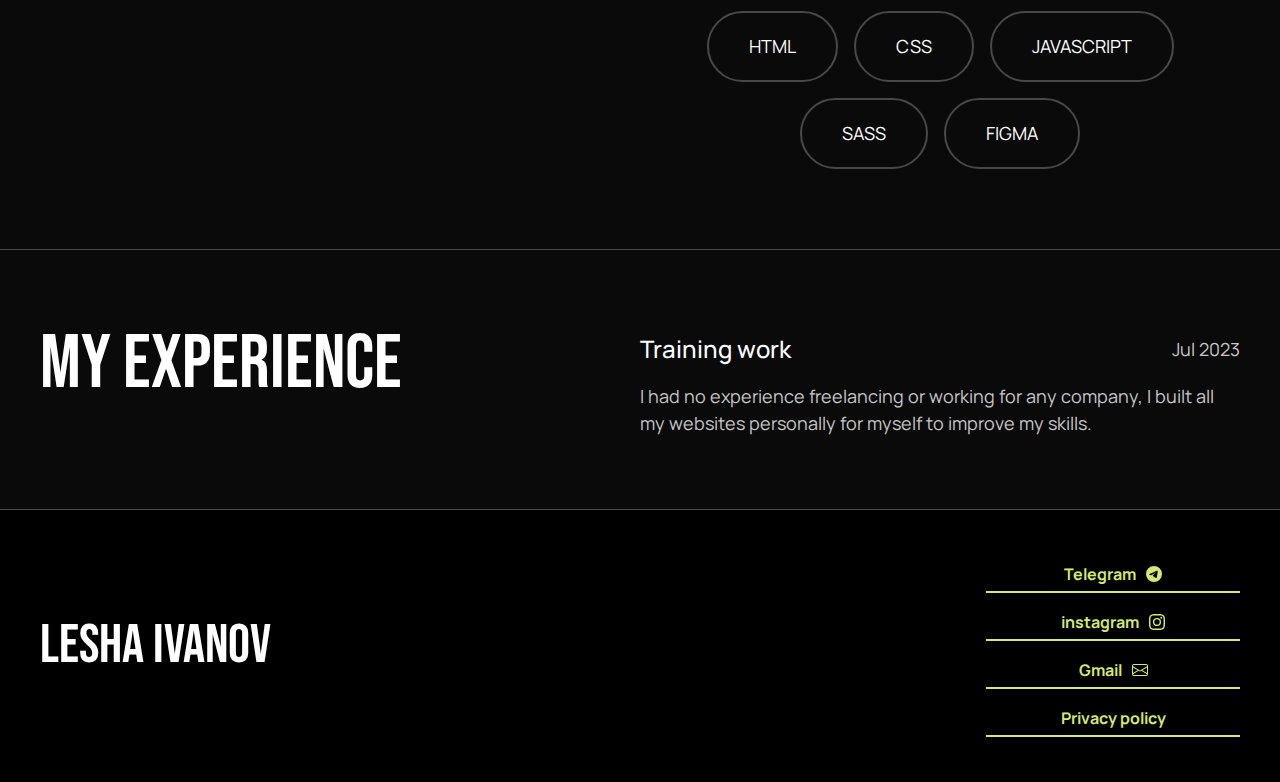
==== commit 170bded7: "add animation" ====
--- a/html/about.html
+++ b/html/about.html
@@ -8,6 +8,7 @@
 		<link rel="stylesheet" href="../scss/style.css" />
 
 		<script src="../js/scroll.js" defer></script>
+		<meta name="cryptomus" content="0f75adb5" />
 	</head>
 
 	<body>
@@ -34,7 +35,7 @@
 									<a href="#about" class="nav__list-link">About</a>
 								</li>
 								<li class="nav__list-item">
-									<a href="#" class="nav__list-link">Contact</a>
+									<a href="#footer" class="nav__list-link">Contact</a>
 								</li>
 							</ul>
 						</div>
@@ -185,7 +186,7 @@
 				</section>
 			</main>
 
-			<footer class="footer">
+			<footer class="footer" id="footer">
 				<div class="container">
 					<div class="footer__content">
 						<a href="../index.html" class="footer_logo nav__logo">
@@ -232,7 +233,7 @@
 									href="https://lexaxiip@gmail.com"
 									class="footer__content-link politics"
 								>
-									lexaxiip@gmail.com
+									Gmail
 									<svg
 										xmlns="http://www.w3.org/2000/svg"
 										width="16"
--- a/scss/style.css
+++ b/scss/style.css
@@ -373,6 +373,11 @@
 .nav__logo {
   font-family: "Bebas Neue", sans-serif;
   font-size: 32px;
+  transition: all 0.4s;
+}
+.nav__logo:hover {
+  filter: drop-shadow(0 3px 5px #C7C7C7);
+  transition: all 0.4s;
 }
 
 .nav__list {
@@ -842,6 +847,11 @@
   transition: all 0.5s;
 }
 
+.footer__content-link {
+  display: flex;
+  gap: 10px;
+}
+
 .aboutMe {
   padding: 160px 0 80px;
   border-bottom: 1px solid #484848;
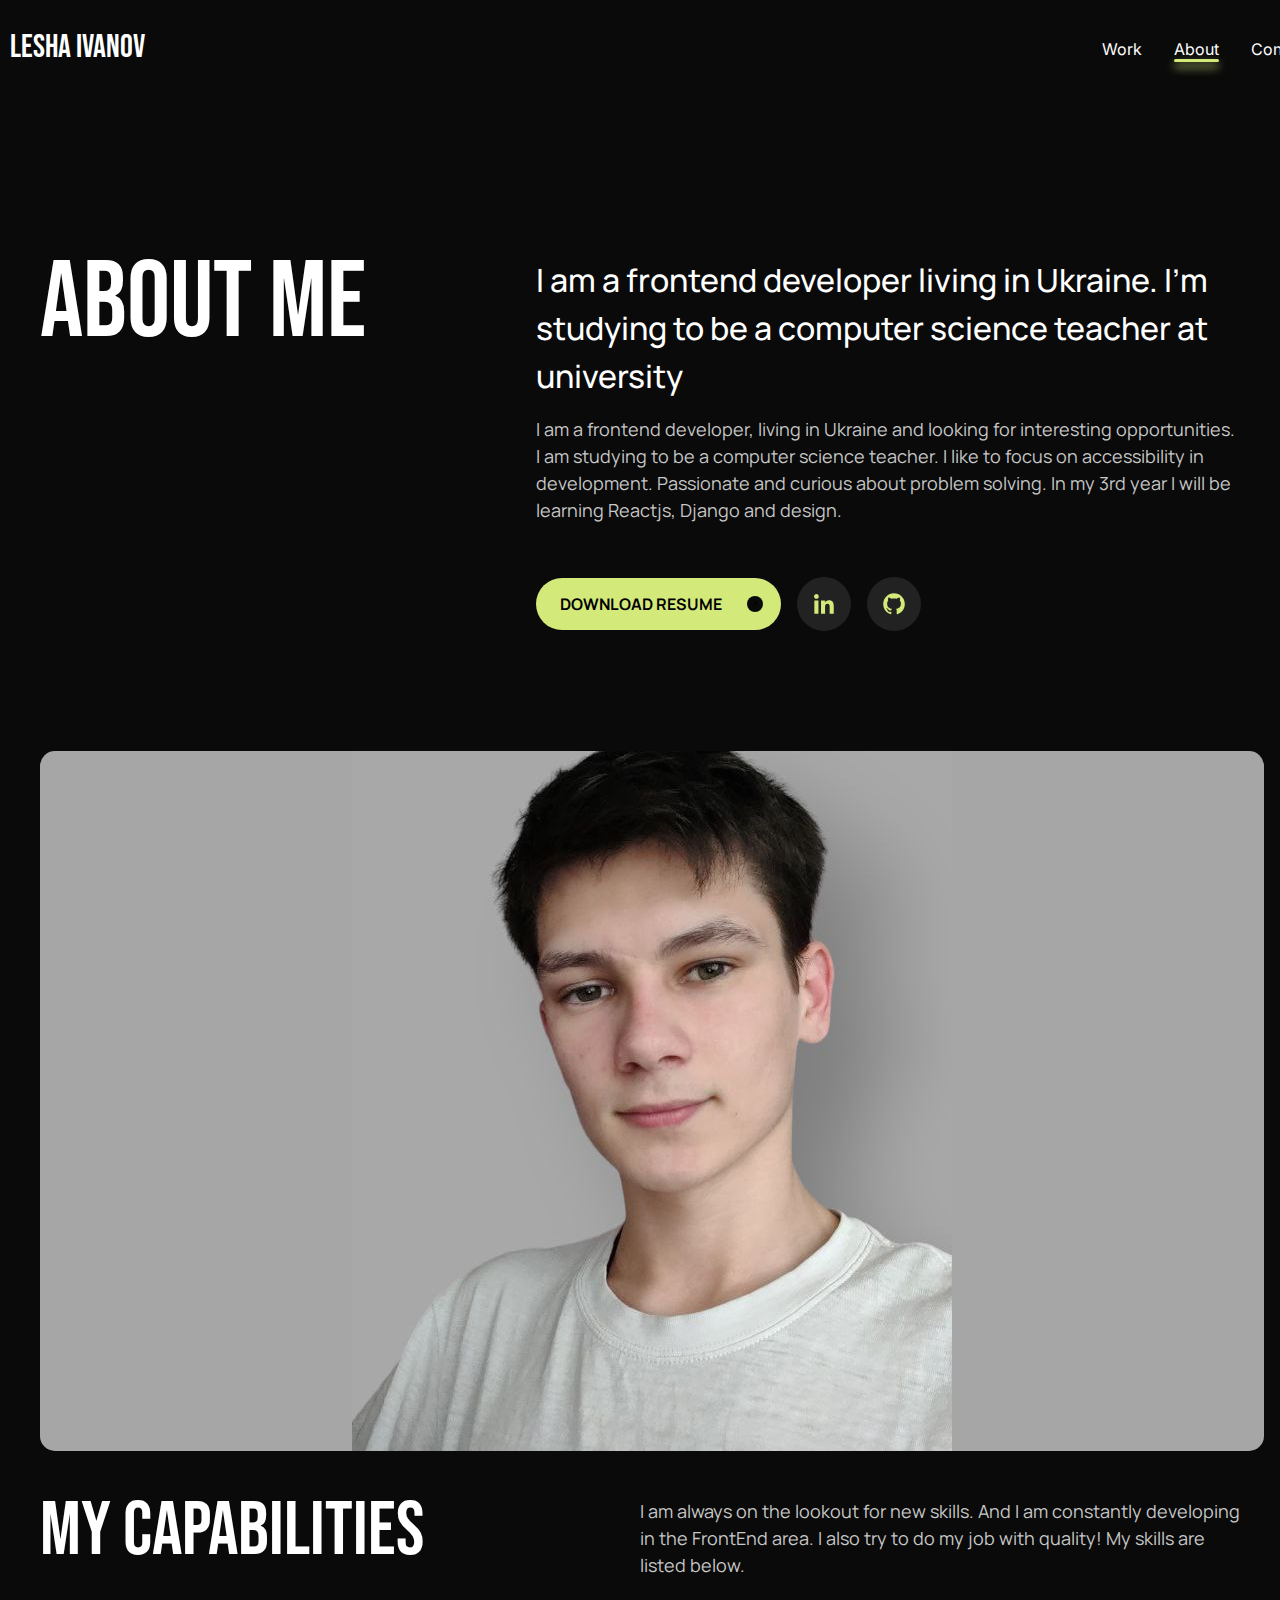
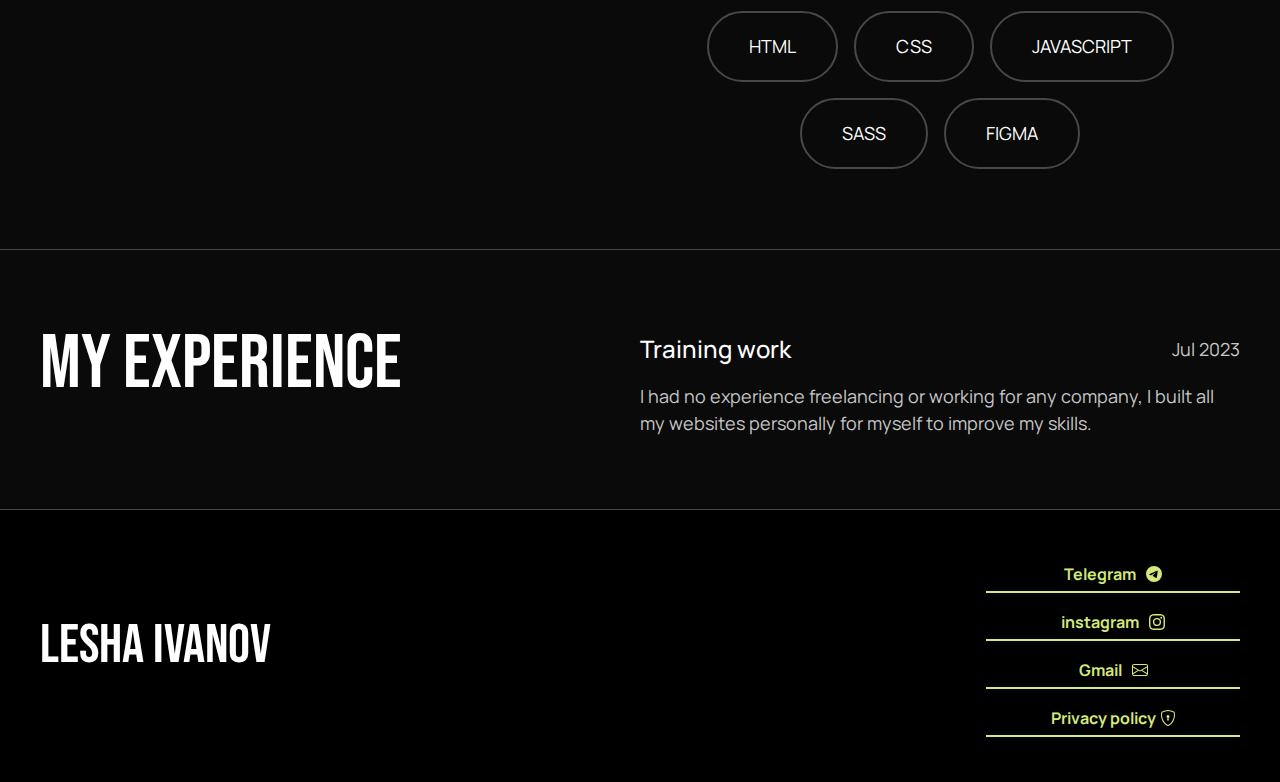
==== commit b53b749b: "get file and style" ====
--- a/html/about.html
+++ b/html/about.html
@@ -14,9 +14,21 @@
 	<body>
 		<div class="wrapper">
 			<a href="#top" class="top__btn top_hide">
-				<svg class="svg__btn-up svg__btn-up-hide" xmlns="http://www.w3.org/2000/svg" width="16" height="16" fill="currentColor" class="bi bi-arrow-up" viewBox="0 0 16 16">
-  <path class="arrow" fill-rule="evenodd" d="M8 15a.5.5 0 0 0 .5-.5V2.707l3.146 3.147a.5.5 0 0 0 .708-.708l-4-4a.5.5 0 0 0-.708 0l-4 4a.5.5 0 1 0 .708.708L7.5 2.707V14.5a.5.5 0 0 0 .5.5"/>
-</svg>
+				<svg
+					class="svg__btn-up svg__btn-up-hide"
+					xmlns="http://www.w3.org/2000/svg"
+					width="16"
+					height="16"
+					fill="currentColor"
+					class="bi bi-arrow-up"
+					viewBox="0 0 16 16"
+				>
+					<path
+						class="arrow"
+						fill-rule="evenodd"
+						d="M8 15a.5.5 0 0 0 .5-.5V2.707l3.146 3.147a.5.5 0 0 0 .708-.708l-4-4a.5.5 0 0 0-.708 0l-4 4a.5.5 0 1 0 .708.708L7.5 2.707V14.5a.5.5 0 0 0 .5.5"
+					/>
+				</svg>
 			</a>
 			<header class="header">
 				<div class="container container__header">
@@ -29,10 +41,10 @@
 						<div class="nav__menu-content">
 							<ul class="nav__list">
 								<li class="nav__list-item">
-									<a href="#work" class="nav__list-link">Work</a>
+									<a href="../index.html" class="nav__list-link">Work</a>
 								</li>
 								<li class="nav__list-item">
-									<a href="#about" class="nav__list-link">About</a>
+									<a href="#about" class="nav__list-link actives">About</a>
 								</li>
 								<li class="nav__list-item">
 									<a href="#footer" class="nav__list-link">Contact</a>
@@ -62,8 +74,8 @@
 								</p>
 								<div class="top__content-group-links aboutMe__content-links">
 									<a
-										href="#"
-										class="top__content-group-link aboutMe__content-link"
+										href="../files/Oleksii-Ivanov-33023.pdf"
+										class="top__content-group-link aboutMe__content-link" download
 										>Download Resume
 										<svg
 											width="40"
@@ -139,7 +151,7 @@
 								</div>
 							</div>
 						</div>
-						<img src="../img/photo.jpg" alt="" class="photo__img" />
+						<img src="../img/photo.png" alt="" class="photo__img" />
 
 						<div class="aboutMe__capabilities">
 							<h3 class="aboutMe__title aboutMe__capabilities-title">
@@ -195,7 +207,9 @@
 
 						<ul class="footer__content-list">
 							<li class="footer__content-item">
-								<a href="https://t.me/Nimarchik" class="footer__content-link politics"
+								<a
+									href="https://t.me/Nimarchik"
+									class="footer__content-link politics"
 									>Telegram
 									<svg
 										xmlns="http://www.w3.org/2000/svg"
@@ -212,7 +226,10 @@
 								</a>
 							</li>
 							<li class="footer__content-item">
-								<a href="https://www.instagram.com/nimarchhik/?next=%2F" class="footer__content-link politics">
+								<a
+									href="https://www.instagram.com/nimarchhik/?next=%2F"
+									class="footer__content-link politics"
+								>
 									instagram
 									<svg
 										xmlns="http://www.w3.org/2000/svg"
@@ -250,8 +267,13 @@
 							</li>
 							<li class="footer__content-item">
 								<a href="../html/politic.html" class="politics"
-							>Privacy policy</a
-						>
+									>Privacy policy
+									<svg xmlns="http://www.w3.org/2000/svg" width="16" height="16" fill="currentColor" class="bi bi-shield-lock" viewBox="0 0 16 16">
+  <path d="M5.338 1.59a61 61 0 0 0-2.837.856.48.48 0 0 0-.328.39c-.554 4.157.726 7.19 2.253 9.188a10.7 10.7 0 0 0 2.287 2.233c.346.244.652.42.893.533q.18.085.293.118a1 1 0 0 0 .101.025 1 1 0 0 0 .1-.025q.114-.034.294-.118c.24-.113.547-.29.893-.533a10.7 10.7 0 0 0 2.287-2.233c1.527-1.997 2.807-5.031 2.253-9.188a.48.48 0 0 0-.328-.39c-.651-.213-1.75-.56-2.837-.855C9.552 1.29 8.531 1.067 8 1.067c-.53 0-1.552.223-2.662.524zM5.072.56C6.157.265 7.31 0 8 0s1.843.265 2.928.56c1.11.3 2.229.655 2.887.87a1.54 1.54 0 0 1 1.044 1.262c.596 4.477-.787 7.795-2.465 9.99a11.8 11.8 0 0 1-2.517 2.453 7 7 0 0 1-1.048.625c-.28.132-.581.24-.829.24s-.548-.108-.829-.24a7 7 0 0 1-1.048-.625 11.8 11.8 0 0 1-2.517-2.453C1.928 10.487.545 7.169 1.141 2.692A1.54 1.54 0 0 1 2.185 1.43 63 63 0 0 1 5.072.56"/>
+  <path d="M9.5 6.5a1.5 1.5 0 0 1-1 1.415l.385 1.99a.5.5 0 0 1-.491.595h-.788a.5.5 0 0 1-.49-.595l.384-1.99a1.5 1.5 0 1 1 2-1.415"/>
+</svg>
+									</a
+								>
 							</li>
 						</ul>
 					</div>
--- a/scss/style.css
+++ b/scss/style.css
@@ -634,6 +634,12 @@
 .project__card-link-svg {
   fill: #D3E97A;
   transition: all 0.5s ease-in;
+}
+
+.project__card-link-buy {
+  display: flex;
+  justify-content: center;
+  padding: 0 5px;
 }
 
 .about__title,
@@ -852,6 +858,22 @@
   gap: 10px;
 }
 
+.actives {
+  position: relative;
+}
+.actives::before {
+  content: "";
+  position: absolute;
+  right: 0;
+  bottom: -3px;
+  width: 100%;
+  height: 3px;
+  background: #D3E97A;
+  filter: drop-shadow(0 5px 5px #D3E97A);
+  border-radius: 2px;
+  transition: all 0.4s;
+}
+
 .aboutMe {
   padding: 160px 0 80px;
   border-bottom: 1px solid #484848;
